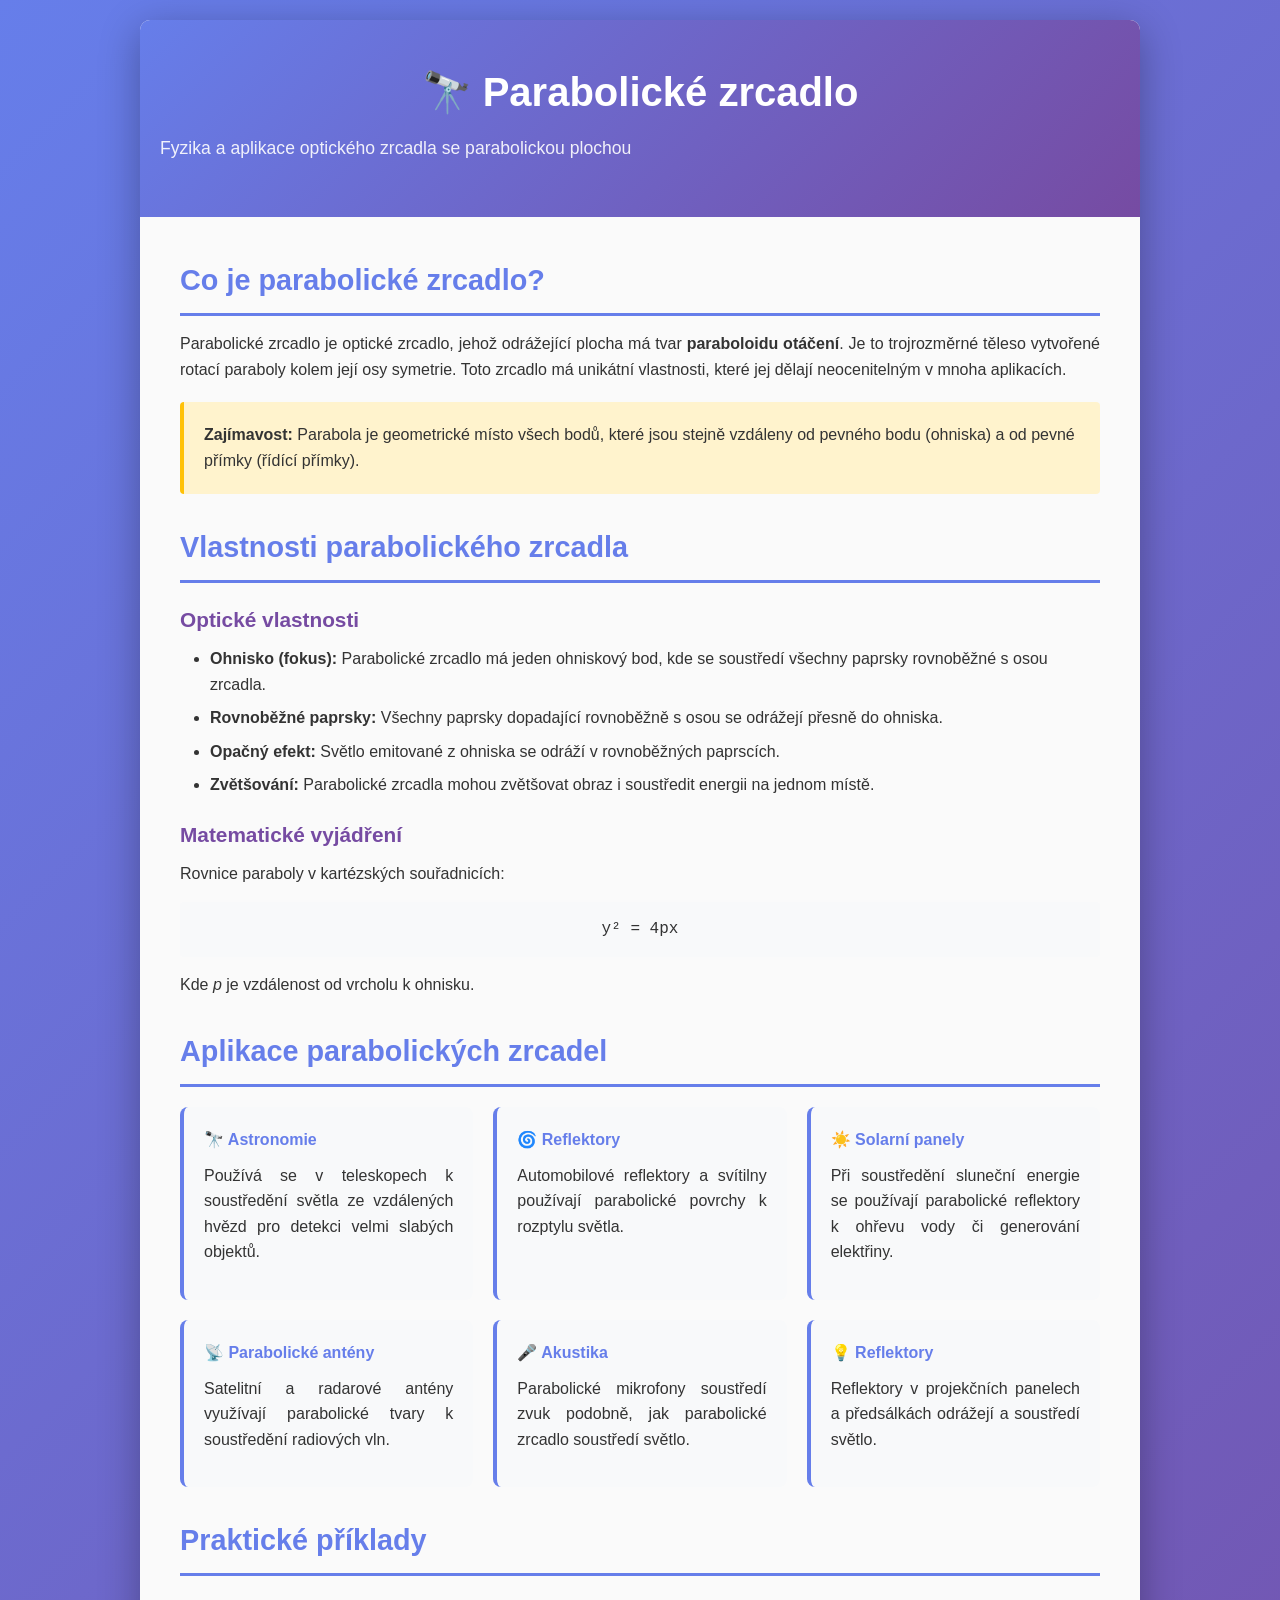
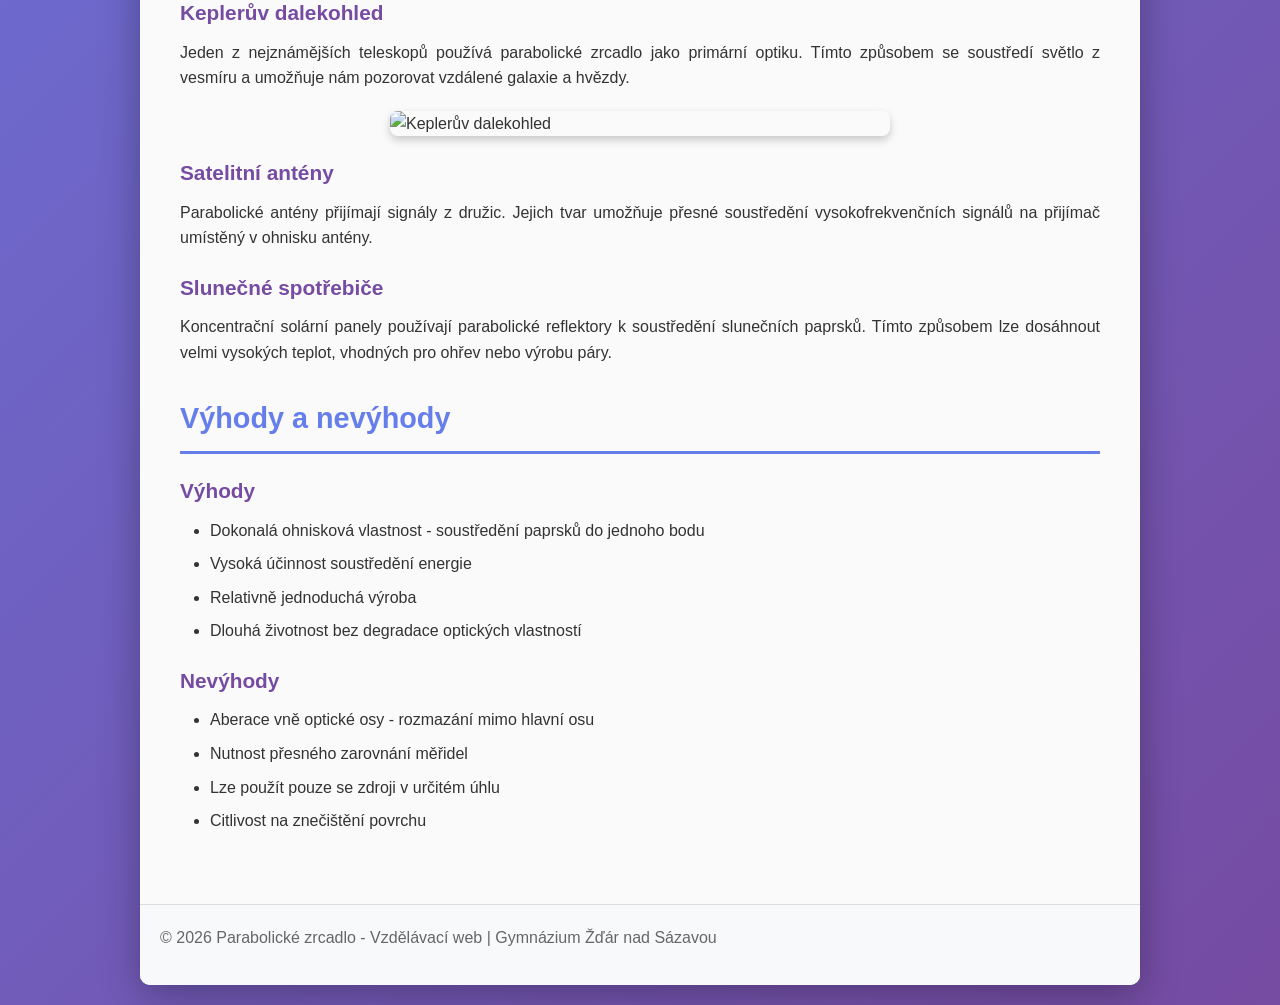
==== index.html @ 0b8896cc "změna barvy na světle šedou" ====
<!DOCTYPE html>
<html lang="cs">
    <head>
        <meta charset="UTF-8">
        <meta name="viewport" content="width=device-width, initial-scale=1.0">
        <title>Parabolické zrcadlo</title>
        <style>
            * {
                margin: 0;
                padding: 0;
                box-sizing: border-box;
            }
            
            body {
                font-family: 'Segoe UI', Tahoma, Geneva, Verdana, sans-serif;
                line-height: 1.6;
                color: #333;
                background: linear-gradient(135deg, #667eea 0%, #764ba2 100%);
                min-height: 100vh;
                padding: 20px;
            }
            
            .container {
                max-width: 1000px;
                margin: 0 auto;
                background: #fafafa;
                border-radius: 10px;
                box-shadow: 0 10px 40px rgba(0, 0, 0, 0.3);
                overflow: hidden;
            }
            
            header {
                background: linear-gradient(135deg, #667eea 0%, #764ba2 100%);
                color: white;
                padding: 40px 20px;
                text-align: center;
            }
            
            header h1 {
                font-size: 2.5em;
                margin-bottom: 10px;
            }
            
            header p {
                font-size: 1.1em;
                opacity: 0.9;
            }
            
            main {
                padding: 40px;
            }
            
            section {
                margin-bottom: 30px;
            }
            
            h2 {
                color: #667eea;
                font-size: 1.8em;
                margin-bottom: 15px;
                border-bottom: 3px solid #667eea;
                padding-bottom: 10px;
            }
            
            h3 {
                color: #764ba2;
                font-size: 1.3em;
                margin-top: 20px;
                margin-bottom: 10px;
            }
            
            p {
                margin-bottom: 15px;
                text-align: justify;
            }
            
            ul {
                margin-left: 30px;
                margin-bottom: 15px;
            }
            
            li {
                margin-bottom: 8px;
            }
            
            .highlight {
                background-color: #fff3cd;
                padding: 20px;
                border-left: 4px solid #ffc107;
                margin: 20px 0;
                border-radius: 4px;
            }
            
            .formula {
                background-color: #f8f9fa;
                padding: 15px;
                border-radius: 4px;
                font-family: 'Courier New', monospace;
                margin: 15px 0;
                text-align: center;
            }
            
            footer {
                background: #f8f9fa;
                padding: 20px;
                text-align: center;
                color: #666;
                border-top: 1px solid #ddd;
            }
            
            .info-box {
                display: grid;
                grid-template-columns: repeat(auto-fit, minmax(250px, 1fr));
                gap: 20px;
                margin: 20px 0;
            }
            
            .card {
                background: #f8f9fa;
                padding: 20px;
                border-radius: 8px;
                border-left: 4px solid #667eea;
            }
            
            .card h4 {
                color: #667eea;
                margin-bottom: 10px;
            }
            
            .section-image {
                max-width: 100%;
                width: 500px;
                height: auto;
                margin: 20px auto;
                display: block;
                border-radius: 8px;
                box-shadow: 0 4px 8px rgba(0, 0, 0, 0.2);
            }
        </style>
    </head>
    <body>
        <div class="container">
            <header>
                <h1>🔭 Parabolické zrcadlo</h1>
                <p>Fyzika a aplikace optického zrcadla se parabolickou plochou</p>
            </header>
            
            <main>
                <section>
                    <h2>Co je parabolické zrcadlo?</h2>
                    <p>Parabolické zrcadlo je optické zrcadlo, jehož odrážející plocha má tvar <strong>paraboloidu otáčení</strong>. Je to trojrozměrné těleso vytvořené rotací paraboly kolem její osy symetrie. Toto zrcadlo má unikátní vlastnosti, které jej dělají neocenitelným v mnoha aplikacích.</p>
                    <div class="highlight">
                        <strong>Zajímavost:</strong> Parabola je geometrické místo všech bodů, které jsou stejně vzdáleny od pevného bodu (ohniska) a od pevné přímky (řídící přímky).
                    </div>
                </section>
                
                <section>
                    <h2>Vlastnosti parabolického zrcadla</h2>
                    <h3>Optické vlastnosti</h3>
                    <ul>
                        <li><strong>Ohnisko (fokus):</strong> Parabolické zrcadlo má jeden ohniskový bod, kde se soustředí všechny paprsky rovnoběžné s osou zrcadla.</li>
                        <li><strong>Rovnoběžné paprsky:</strong> Všechny paprsky dopadající rovnoběžně s osou se odrážejí přesně do ohniska.</li>
                        <li><strong>Opačný efekt:</strong> Světlo emitované z ohniska se odráží v rovnoběžných paprscích.</li>
                        <li><strong>Zvětšování:</strong> Parabolické zrcadla mohou zvětšovat obraz i soustředit energii na jednom místě.</li>
                    </ul>
                    
                    <h3>Matematické vyjádření</h3>
                    <p>Rovnice paraboly v kartézských souřadnicích:</p>
                    <div class="formula">
                        y² = 4px
                    </div>
                    <p>Kde <em>p</em> je vzdálenost od vrcholu k ohnisku.</p>
                </section>
                
                <section>
                    <h2>Aplikace parabolických zrcadel</h2>
                    <div class="info-box">
                        <div class="card">
                            <h4>🔭 Astronomie</h4>
                            <p>Používá se v teleskopech k soustředění světla ze vzdálených hvězd pro detekci velmi slabých objektů.</p>
                        </div>
                        <div class="card">
                            <h4>🌀 Reflektory</h4>
                            <p>Automobilové reflektory a svítilny používají parabolické povrchy k rozptylu světla.</p>
                        </div>
                        <div class="card">
                            <h4>☀️ Solarní panely</h4>
                            <p>Při soustředění sluneční energie se používají parabolické reflektory k ohřevu vody či generování elektřiny.</p>
                        </div>
                        <div class="card">
                            <h4>📡 Parabolické antény</h4>
                            <p>Satelitní a radarové antény využívají parabolické tvary k soustředění radiových vln.</p>
                        </div>
                        <div class="card">
                            <h4>🎤 Akustika</h4>
                            <p>Parabolické mikrofony soustředí zvuk podobně, jak parabolické zrcadlo soustředí světlo.</p>
                        </div>
                        <div class="card">
                            <h4>💡 Reflektory</h4>
                            <p>Reflektory v projekčních panelech a předsálkách odrážejí a soustředí světlo.</p>
                        </div>
                    </div>
                </section>
                
                <section>
                    <h2>Praktické příklady</h2>
                    <h3>Keplerův dalekohled</h3>
                    <p>Jeden z nejznámějších teleskopů používá parabolické zrcadlo jako primární optiku. Tímto způsobem se soustředí světlo z vesmíru a umožňuje nám pozorovat vzdálené galaxie a hvězdy.</p>
                    <img src="https://upload.wikimedia.org/wikipedia/commons/thumb/e/e9/Kepler_Telescope.jpg/640px-Kepler_Telescope.jpg" alt="Keplerův dalekohled" class="section-image">
                    
                    <h3>Satelitní antény</h3>
                    <p>Parabolické antény přijímají signály z družic. Jejich tvar umožňuje přesné soustředění vysokofrekvenčních signálů na přijímač umístěný v ohnisku antény.</p>
                    
                    <h3>Slunečné spotřebiče</h3>
                    <p>Koncentrační solární panely používají parabolické reflektory k soustředění slunečních paprsků. Tímto způsobem lze dosáhnout velmi vysokých teplot, vhodných pro ohřev nebo výrobu páry.</p>
                </section>
                
                <section>
                    <h2>Výhody a nevýhody</h2>
                    <h3>Výhody</h3>
                    <ul>
                        <li>Dokonalá ohnisková vlastnost - soustředění paprsků do jednoho bodu</li>
                        <li>Vysoká účinnost soustředění energie</li>
                        <li>Relativně jednoduchá výroba</li>
                        <li>Dlouhá životnost bez degradace optických vlastností</li>
                    </ul>
                    
                    <h3>Nevýhody</h3>
                    <ul>
                        <li>Aberace vně optické osy - rozmazání mimo hlavní osu</li>
                        <li>Nutnost přesného zarovnání měřidel</li>
                        <li>Lze použít pouze se zdroji v určitém úhlu</li>
                        <li>Citlivost na znečištění povrchu</li>
                    </ul>
                </section>
            </main>
            
            <footer>
                <p>&copy; 2026 Parabolické zrcadlo - Vzdělávací web | Gymnázium Žďár nad Sázavou</p>
            </footer>
        </div>
    </body>
</html>
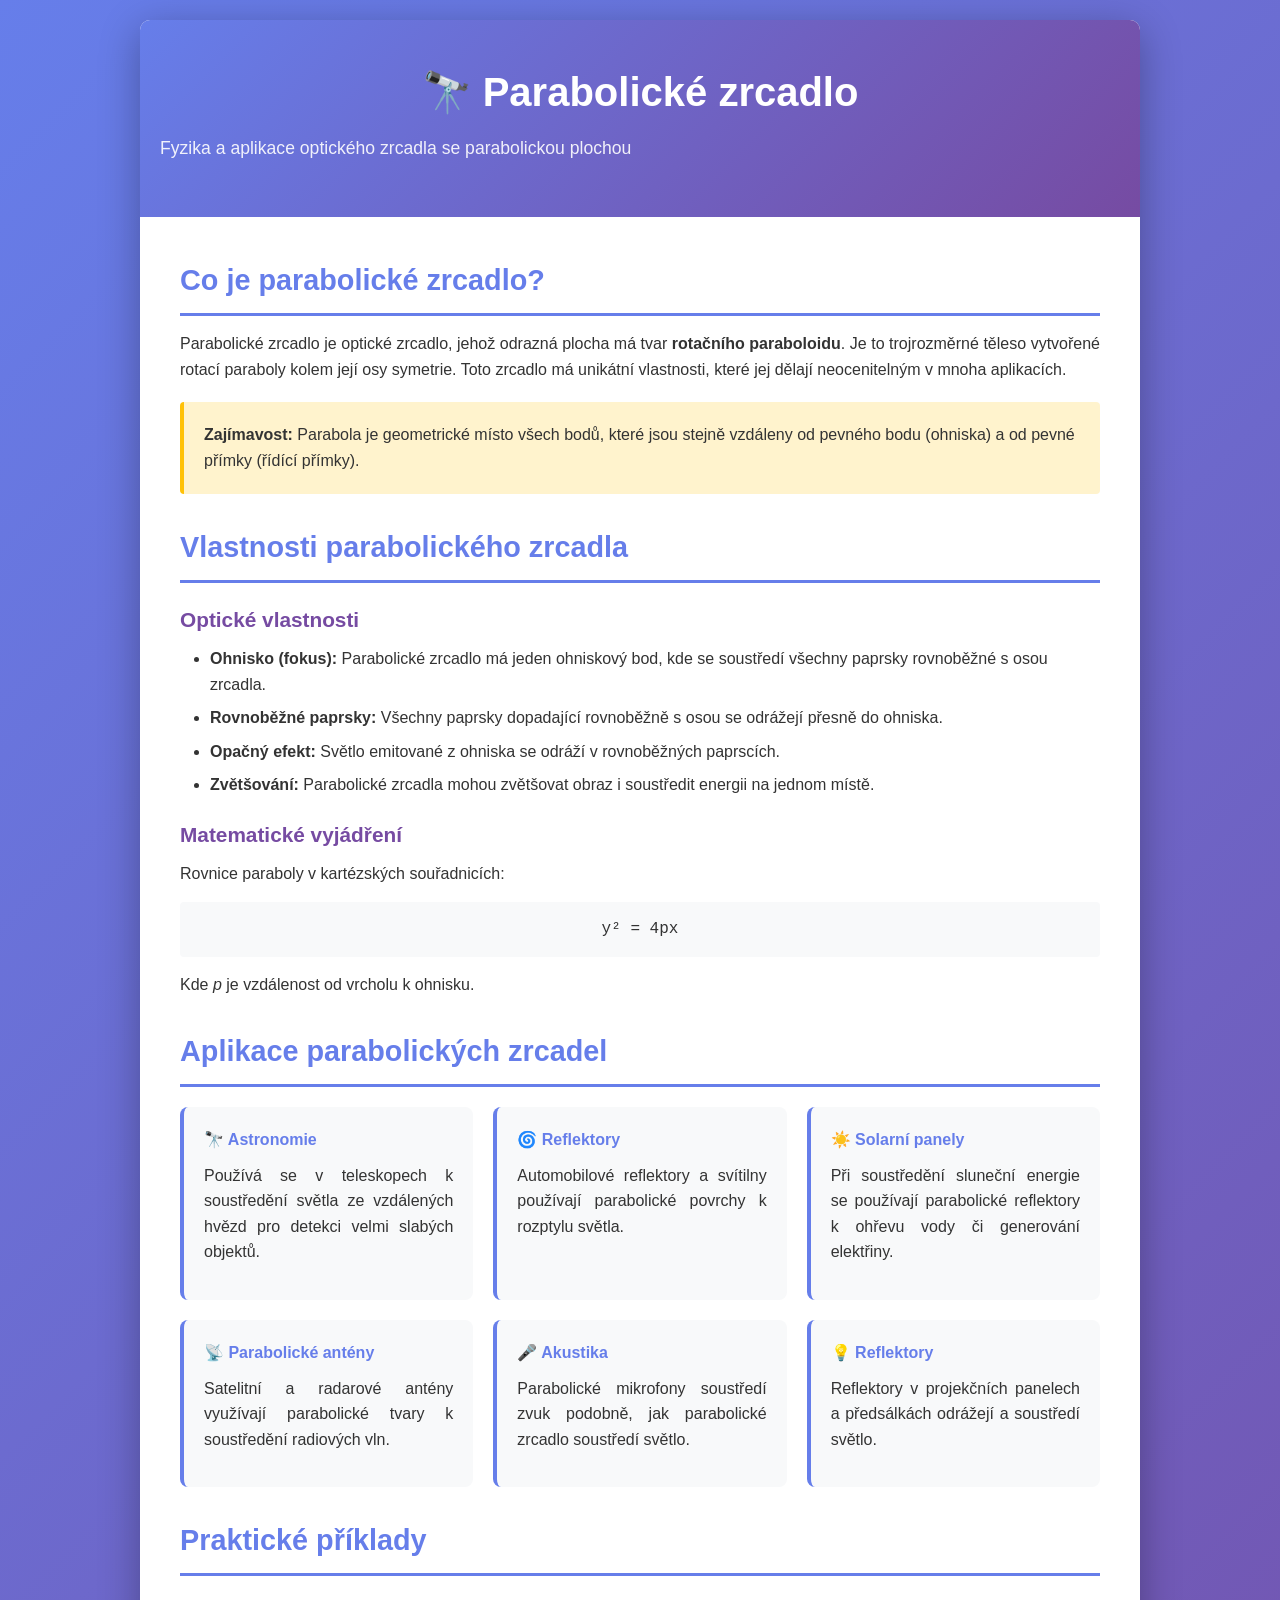
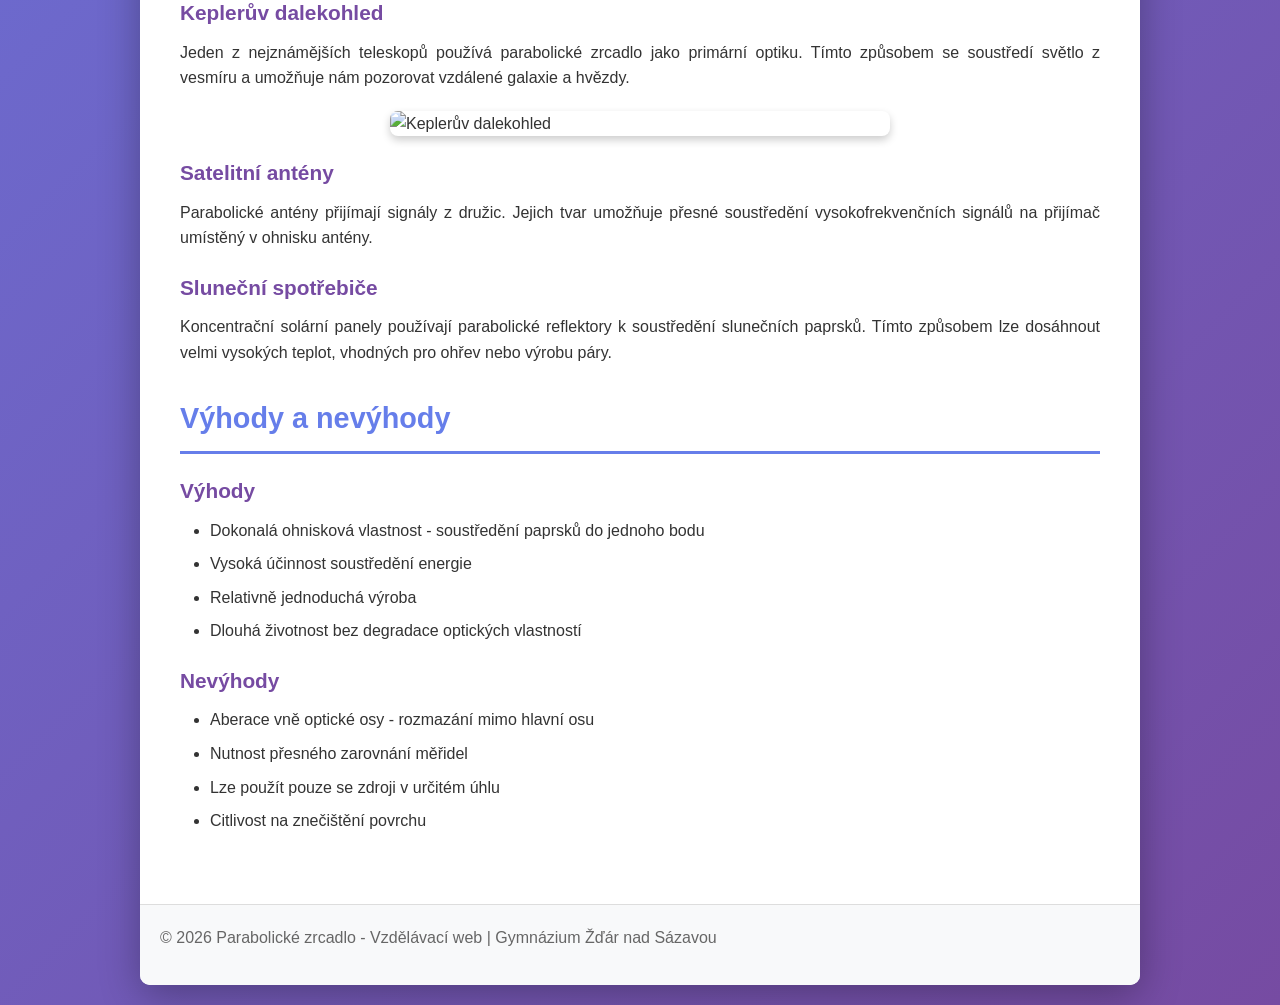
==== commit 75dae42a: "drobné změny v textu" ====
--- a/index.html
+++ b/index.html
@@ -23,7 +23,7 @@
             .container {
                 max-width: 1000px;
                 margin: 0 auto;
-                background: #fafafa;
+                background: #ffffff;
                 border-radius: 10px;
                 box-shadow: 0 10px 40px rgba(0, 0, 0, 0.3);
                 overflow: hidden;
@@ -148,7 +148,7 @@
             <main>
                 <section>
                     <h2>Co je parabolické zrcadlo?</h2>
-                    <p>Parabolické zrcadlo je optické zrcadlo, jehož odrážející plocha má tvar <strong>paraboloidu otáčení</strong>. Je to trojrozměrné těleso vytvořené rotací paraboly kolem její osy symetrie. Toto zrcadlo má unikátní vlastnosti, které jej dělají neocenitelným v mnoha aplikacích.</p>
+                    <p>Parabolické zrcadlo je optické zrcadlo, jehož odrazná plocha má tvar <strong>rotačního paraboloidu</strong>. Je to trojrozměrné těleso vytvořené rotací paraboly kolem její osy symetrie. Toto zrcadlo má unikátní vlastnosti, které jej dělají neocenitelným v mnoha aplikacích.</p>
                     <div class="highlight">
                         <strong>Zajímavost:</strong> Parabola je geometrické místo všech bodů, které jsou stejně vzdáleny od pevného bodu (ohniska) a od pevné přímky (řídící přímky).
                     </div>
@@ -211,7 +211,7 @@
                     <h3>Satelitní antény</h3>
                     <p>Parabolické antény přijímají signály z družic. Jejich tvar umožňuje přesné soustředění vysokofrekvenčních signálů na přijímač umístěný v ohnisku antény.</p>
                     
-                    <h3>Slunečné spotřebiče</h3>
+                    <h3>Sluneční spotřebiče</h3>
                     <p>Koncentrační solární panely používají parabolické reflektory k soustředění slunečních paprsků. Tímto způsobem lze dosáhnout velmi vysokých teplot, vhodných pro ohřev nebo výrobu páry.</p>
                 </section>
                 
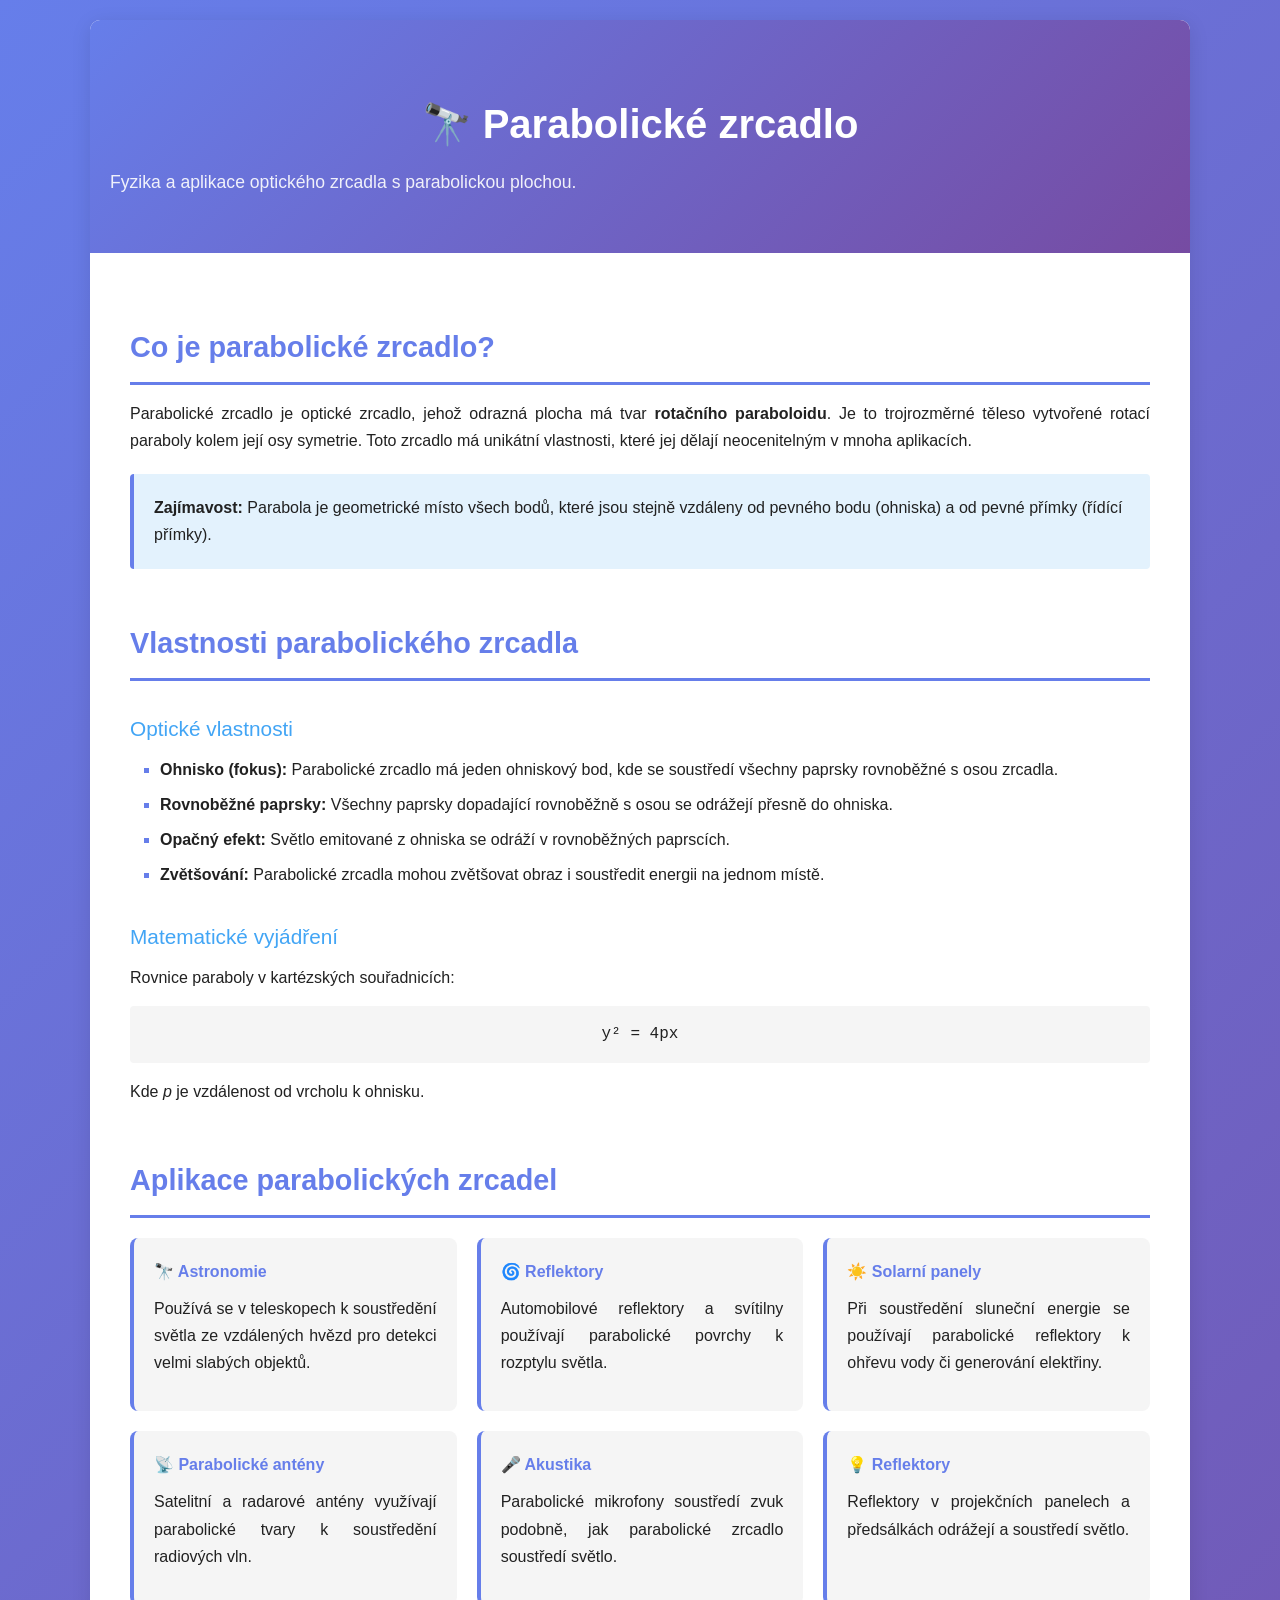
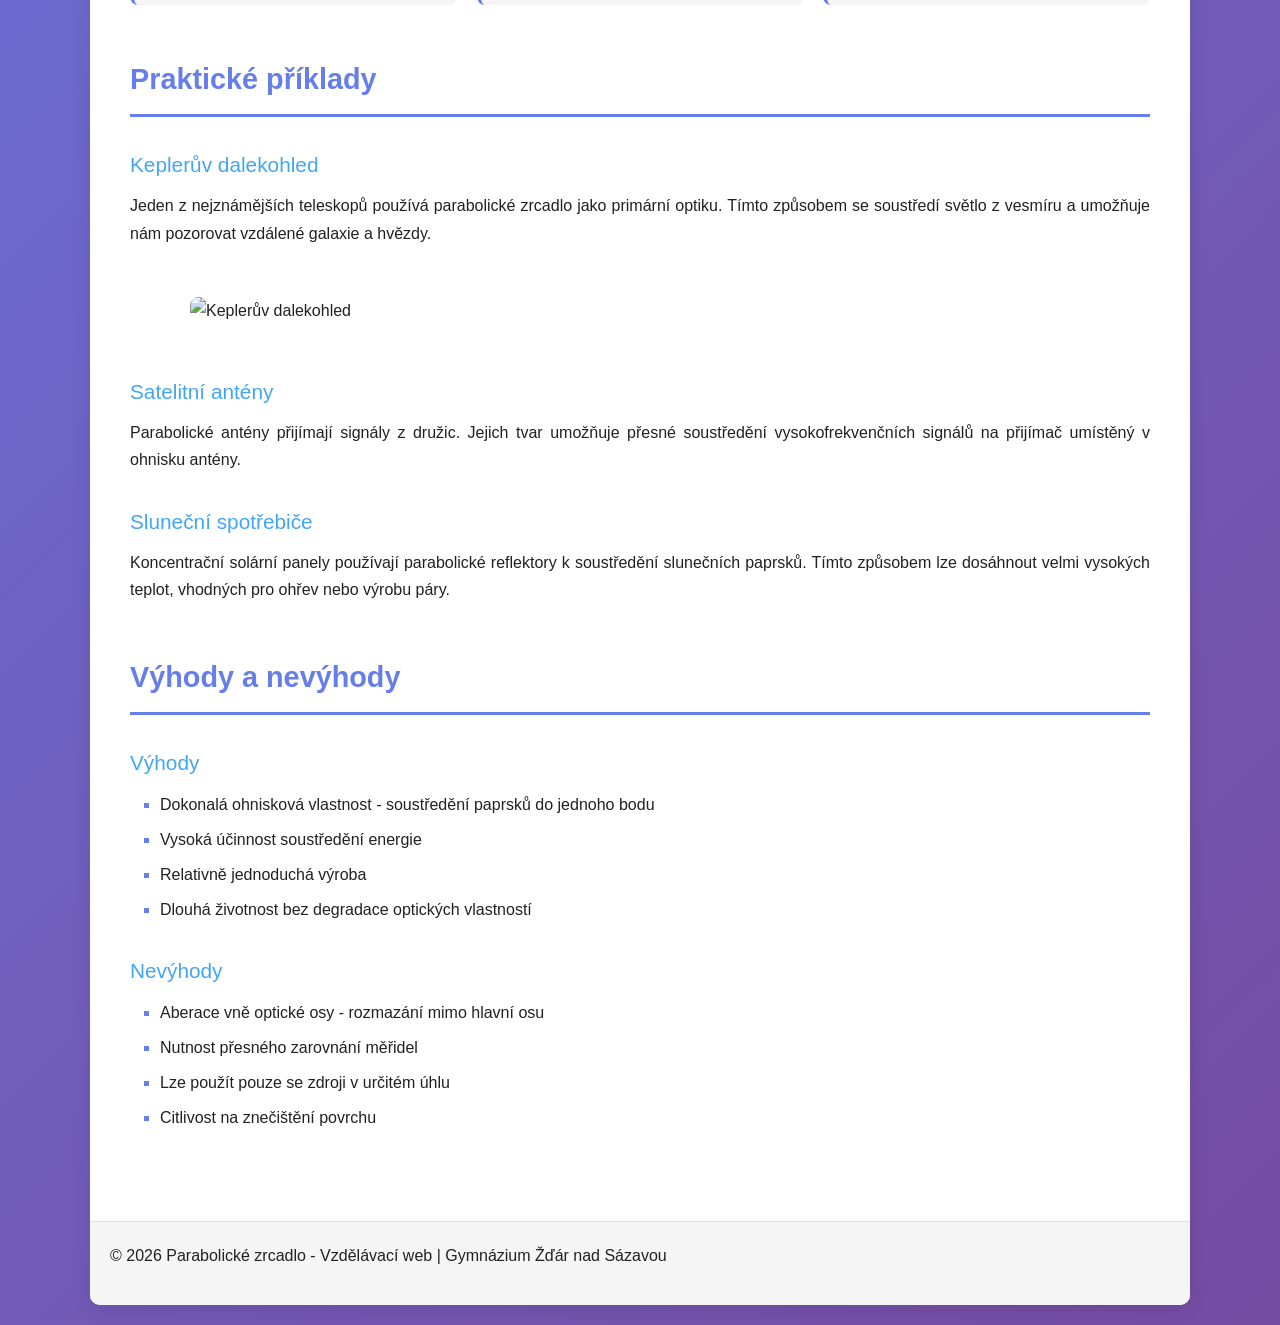
==== commit 867d1568: "oprava textu" ====
--- a/index.html
+++ b/index.html
@@ -4,145 +4,13 @@
         <meta charset="UTF-8">
         <meta name="viewport" content="width=device-width, initial-scale=1.0">
         <title>Parabolické zrcadlo</title>
-        <style>
-            * {
-                margin: 0;
-                padding: 0;
-                box-sizing: border-box;
-            }
-            
-            body {
-                font-family: 'Segoe UI', Tahoma, Geneva, Verdana, sans-serif;
-                line-height: 1.6;
-                color: #333;
-                background: linear-gradient(135deg, #667eea 0%, #764ba2 100%);
-                min-height: 100vh;
-                padding: 20px;
-            }
-            
-            .container {
-                max-width: 1000px;
-                margin: 0 auto;
-                background: #ffffff;
-                border-radius: 10px;
-                box-shadow: 0 10px 40px rgba(0, 0, 0, 0.3);
-                overflow: hidden;
-            }
-            
-            header {
-                background: linear-gradient(135deg, #667eea 0%, #764ba2 100%);
-                color: white;
-                padding: 40px 20px;
-                text-align: center;
-            }
-            
-            header h1 {
-                font-size: 2.5em;
-                margin-bottom: 10px;
-            }
-            
-            header p {
-                font-size: 1.1em;
-                opacity: 0.9;
-            }
-            
-            main {
-                padding: 40px;
-            }
-            
-            section {
-                margin-bottom: 30px;
-            }
-            
-            h2 {
-                color: #667eea;
-                font-size: 1.8em;
-                margin-bottom: 15px;
-                border-bottom: 3px solid #667eea;
-                padding-bottom: 10px;
-            }
-            
-            h3 {
-                color: #764ba2;
-                font-size: 1.3em;
-                margin-top: 20px;
-                margin-bottom: 10px;
-            }
-            
-            p {
-                margin-bottom: 15px;
-                text-align: justify;
-            }
-            
-            ul {
-                margin-left: 30px;
-                margin-bottom: 15px;
-            }
-            
-            li {
-                margin-bottom: 8px;
-            }
-            
-            .highlight {
-                background-color: #fff3cd;
-                padding: 20px;
-                border-left: 4px solid #ffc107;
-                margin: 20px 0;
-                border-radius: 4px;
-            }
-            
-            .formula {
-                background-color: #f8f9fa;
-                padding: 15px;
-                border-radius: 4px;
-                font-family: 'Courier New', monospace;
-                margin: 15px 0;
-                text-align: center;
-            }
-            
-            footer {
-                background: #f8f9fa;
-                padding: 20px;
-                text-align: center;
-                color: #666;
-                border-top: 1px solid #ddd;
-            }
-            
-            .info-box {
-                display: grid;
-                grid-template-columns: repeat(auto-fit, minmax(250px, 1fr));
-                gap: 20px;
-                margin: 20px 0;
-            }
-            
-            .card {
-                background: #f8f9fa;
-                padding: 20px;
-                border-radius: 8px;
-                border-left: 4px solid #667eea;
-            }
-            
-            .card h4 {
-                color: #667eea;
-                margin-bottom: 10px;
-            }
-            
-            .section-image {
-                max-width: 100%;
-                width: 500px;
-                height: auto;
-                margin: 20px auto;
-                display: block;
-                border-radius: 8px;
-                box-shadow: 0 4px 8px rgba(0, 0, 0, 0.2);
-            }
-        </style>
+        <link rel="stylesheet" href="styles.css">
     </head>
     <body>
         <div class="container">
             <header>
                 <h1>🔭 Parabolické zrcadlo</h1>
-                <p>Fyzika a aplikace optického zrcadla se parabolickou plochou</p>
+                <p>Fyzika a aplikace optického zrcadla s parabolickou plochou.</p>
             </header>
             
             <main>
@@ -206,7 +74,7 @@
                     <h2>Praktické příklady</h2>
                     <h3>Keplerův dalekohled</h3>
                     <p>Jeden z nejznámějších teleskopů používá parabolické zrcadlo jako primární optiku. Tímto způsobem se soustředí světlo z vesmíru a umožňuje nám pozorovat vzdálené galaxie a hvězdy.</p>
-                    <img src="https://upload.wikimedia.org/wikipedia/commons/thumb/e/e9/Kepler_Telescope.jpg/640px-Kepler_Telescope.jpg" alt="Keplerův dalekohled" class="section-image">
+                    <img src="https://upload.wikimedia.org/wikipedia/commons/f/f7/Kepler_Space_Telescope.jpg" alt="Keplerův dalekohled" class="section-image">
                     
                     <h3>Satelitní antény</h3>
                     <p>Parabolické antény přijímají signály z družic. Jejich tvar umožňuje přesné soustředění vysokofrekvenčních signálů na přijímač umístěný v ohnisku antény.</p>
--- a/styles.css
+++ b/styles.css
@@ -0,0 +1,242 @@
+* {
+    margin: 0;
+    padding: 0;
+    box-sizing: border-box;
+}
+
+:root {
+    --primary: #667eea;
+    --secondary: #764ba2;
+    --terciar: #42A5F5;
+    --accent: #E3F2FD;
+    --text: #212121;
+    --light-bg: #F5F5F5;
+    --border: #E0E0E0;
+}
+
+body {
+    font-family: 'Segoe UI', Tahoma, Geneva, Verdana, sans-serif;
+    font-weight: 400;
+    line-height: 1.7;
+    color: var(--text);
+    background: linear-gradient(135deg, var(--primary) 0%, var(--secondary) 100%);
+    min-height: 100vh;
+    padding: 20px;
+}
+
+.container {
+    max-width: 1100px;
+    margin: 0 auto;
+    background: white;
+    border-radius: 10px;
+    box-shadow: 0 4px 20px rgba(0, 0, 0, 0.1);
+    overflow: hidden;
+}
+
+header {
+    background: linear-gradient(135deg, var(--primary) 0%, var(--secondary) 100%);
+    color: white;
+    padding: 40px 20px;
+    text-align: center;
+}
+
+header h1 {
+    font-size: 2.5em;
+    font-weight: 700;
+    margin-bottom: 10px;
+    margin-top: 30px;
+}
+
+header p {
+    font-size: 1.1em;
+    opacity: 0.9;
+}
+
+main {
+    padding: 40px;
+}
+
+section {
+    margin-bottom: 50px;
+}
+
+h2 {
+    color: var(--primary);
+    font-size: 1.8em;
+    font-weight: 600;
+    margin-bottom: 15px;
+    margin-top: 30px;
+    border-bottom: 3px solid var(--primary);
+    padding-bottom: 10px;
+}
+
+h3 {
+    color: var(--terciar);
+    font-size: 1.3em;
+    font-weight: 500;
+    margin-top: 30px;
+    margin-bottom: 10px;
+}
+
+p {
+    margin-bottom: 15px;
+    text-align: justify;
+}
+
+ul {
+    margin-left: 30px;
+    margin-bottom: 15px;
+    list-style-type: square;
+}
+
+li {
+    margin-bottom: 8px;
+}
+
+::marker {
+  color: var(--primary);
+}
+
+.highlight {
+    background-color: var(--accent)/*#E3F2FD*/;
+    padding: 20px;
+    border-left: 4px solid var(--primary);
+    margin: 20px 0;
+    border-radius: 4px;
+}
+
+.formula {
+    background-color: var(--light-bg);
+    padding: 15px;
+    border-radius: 4px;
+    font-family: 'Courier New', monospace;
+    margin: 15px 0;
+    text-align: center;
+}
+
+footer {
+    background: var(--light-bg);
+    padding: 20px;
+    text-align: center;
+    color: var(--text);
+    border-top: 1px solid var(--border);
+}
+
+.info-box {
+    display: grid;
+    grid-template-columns: repeat(auto-fit, minmax(250px, 1fr));
+    gap: 20px;
+    margin: 20px 0;
+}
+
+.card {
+    background: var(--light-bg);
+    padding: 20px;
+    border-radius: 8px;
+    border-left: 4px solid var(--primary);
+}
+
+.card h4 {
+    color: var(--primary);
+    margin-bottom: 10px;
+}
+
+.section-image {
+    max-width: 100%;
+    width: 900px;
+    height: auto;
+    margin: 50px auto;
+    display: block;
+    border-radius: 8px;
+}
+
+.gallery {
+    display: grid;
+    grid-template-columns: repeat(auto-fit, minmax(200px, 1fr));
+    gap: 10px;
+    margin: 30px 0;
+}
+.gallery img {
+    width: 100%;
+    height: auto;
+    object-fit: cover;
+    border-radius: 8px;
+}
+
+.vzorec {
+    text-align: center;
+    overflow-x: scroll;
+}
+
+a {
+    color: var(--primary);
+    text-decoration: none;
+    transition: opacity 0.3s ease;
+}
+a:hover {
+    color: var(--primary);
+    text-decoration: underline;
+    opacity: 1;
+}
+
+/* Media Queries for Responsiveness */
+@media (max-width: 1024px) {
+    .container {
+        max-width: 95%;
+    }
+    .section-image {
+        width: 100%;
+    }
+}
+
+@media (max-width: 768px) {
+    body {
+        padding: 10px;
+    }
+    header {
+        padding: 20px 10px;
+    }
+    header h1 {
+        font-size: 2em;
+    }
+    header p {
+        font-size: 1em;
+    }
+    main {
+        padding: 20px;
+    }
+    h2 {
+        font-size: 1.5em;
+        margin-top: 20px;
+    }
+    h3 {
+        font-size: 1.2em;
+        margin-top: 20px;
+    }
+    .section-image {
+        margin: 20px 0;
+    }
+    .gallery {
+        grid-template-columns: repeat(auto-fit, minmax(150px, 1fr));
+        gap: 5px;
+        margin: 20px 0;
+    }
+    ul {
+        margin-left: 20px;
+    }
+    .highlight, .formula {
+        padding: 15px;
+    }
+}
+
+@media (max-width: 480px) {
+    header h1 {
+        font-size: 1.8em;
+    }
+    h2 {
+        font-size: 1.3em;
+    }
+    .gallery {
+        grid-template-columns: 1fr;
+    }
+}
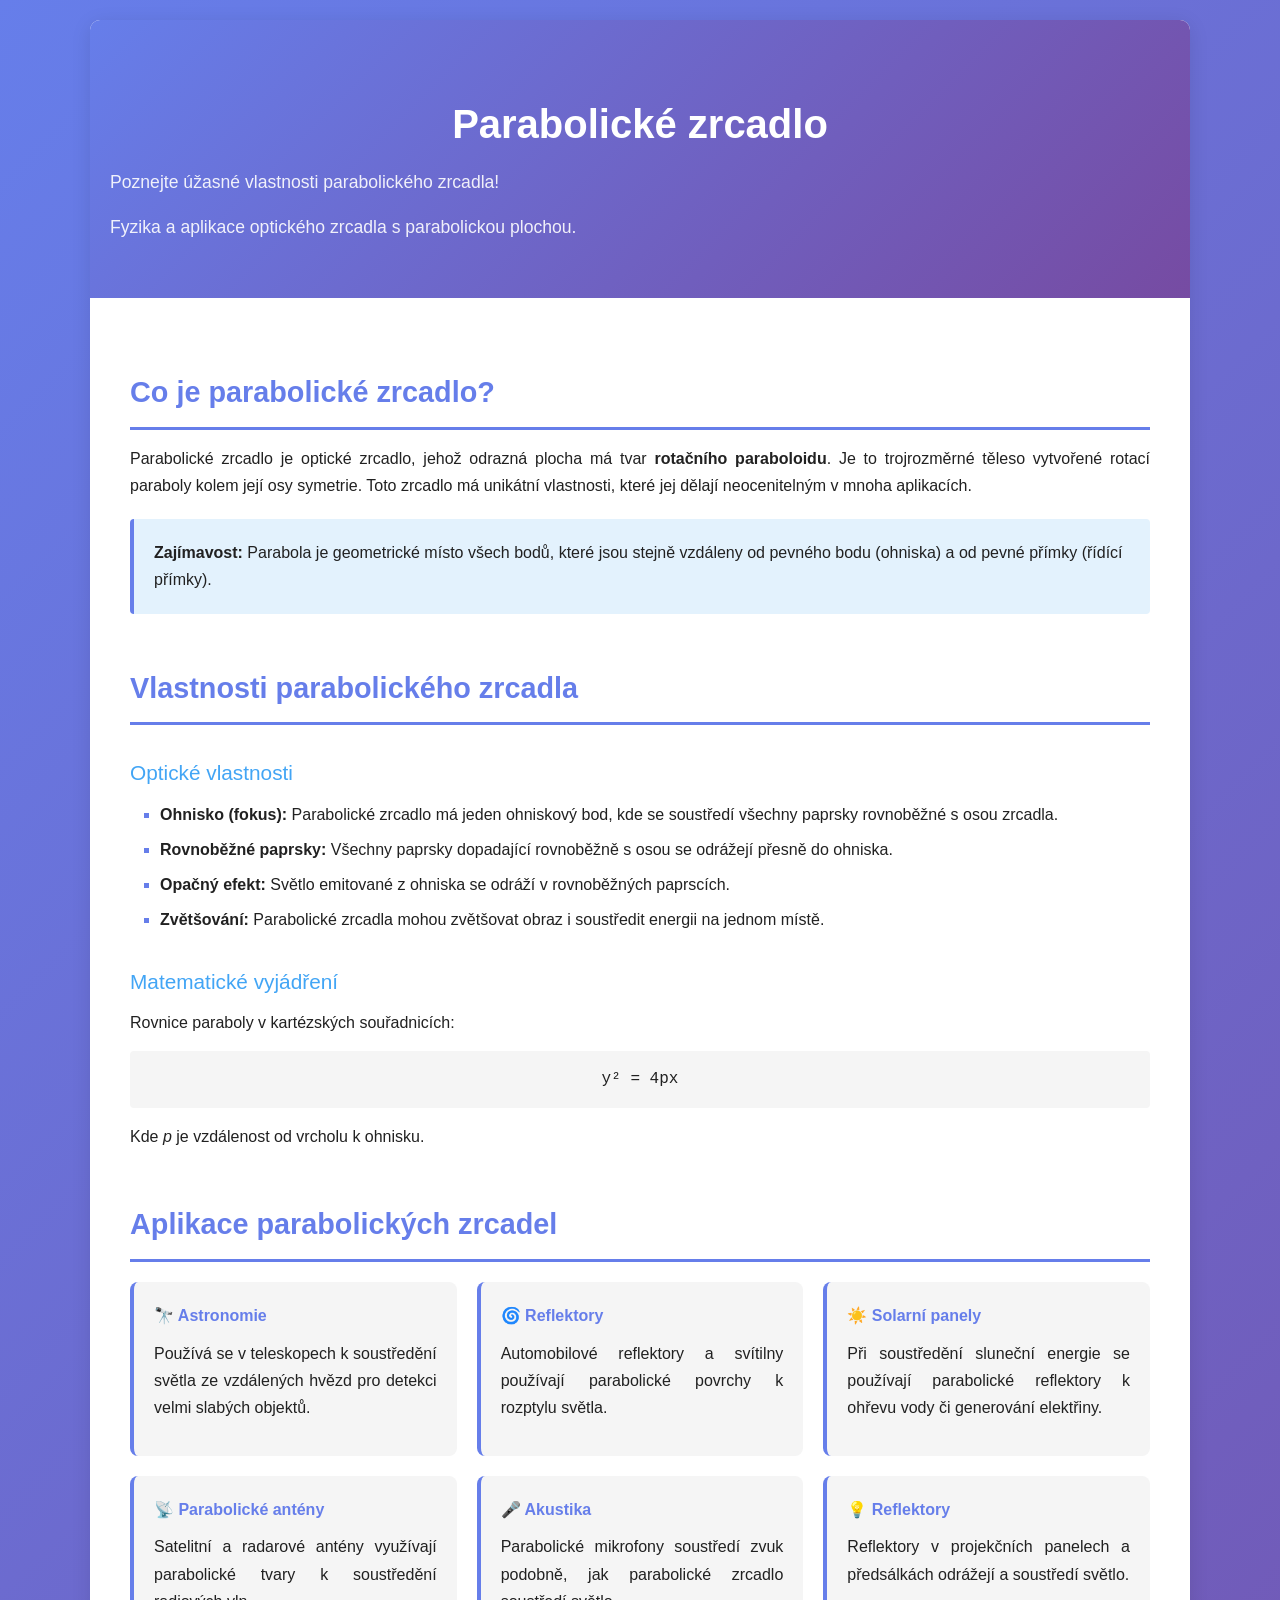
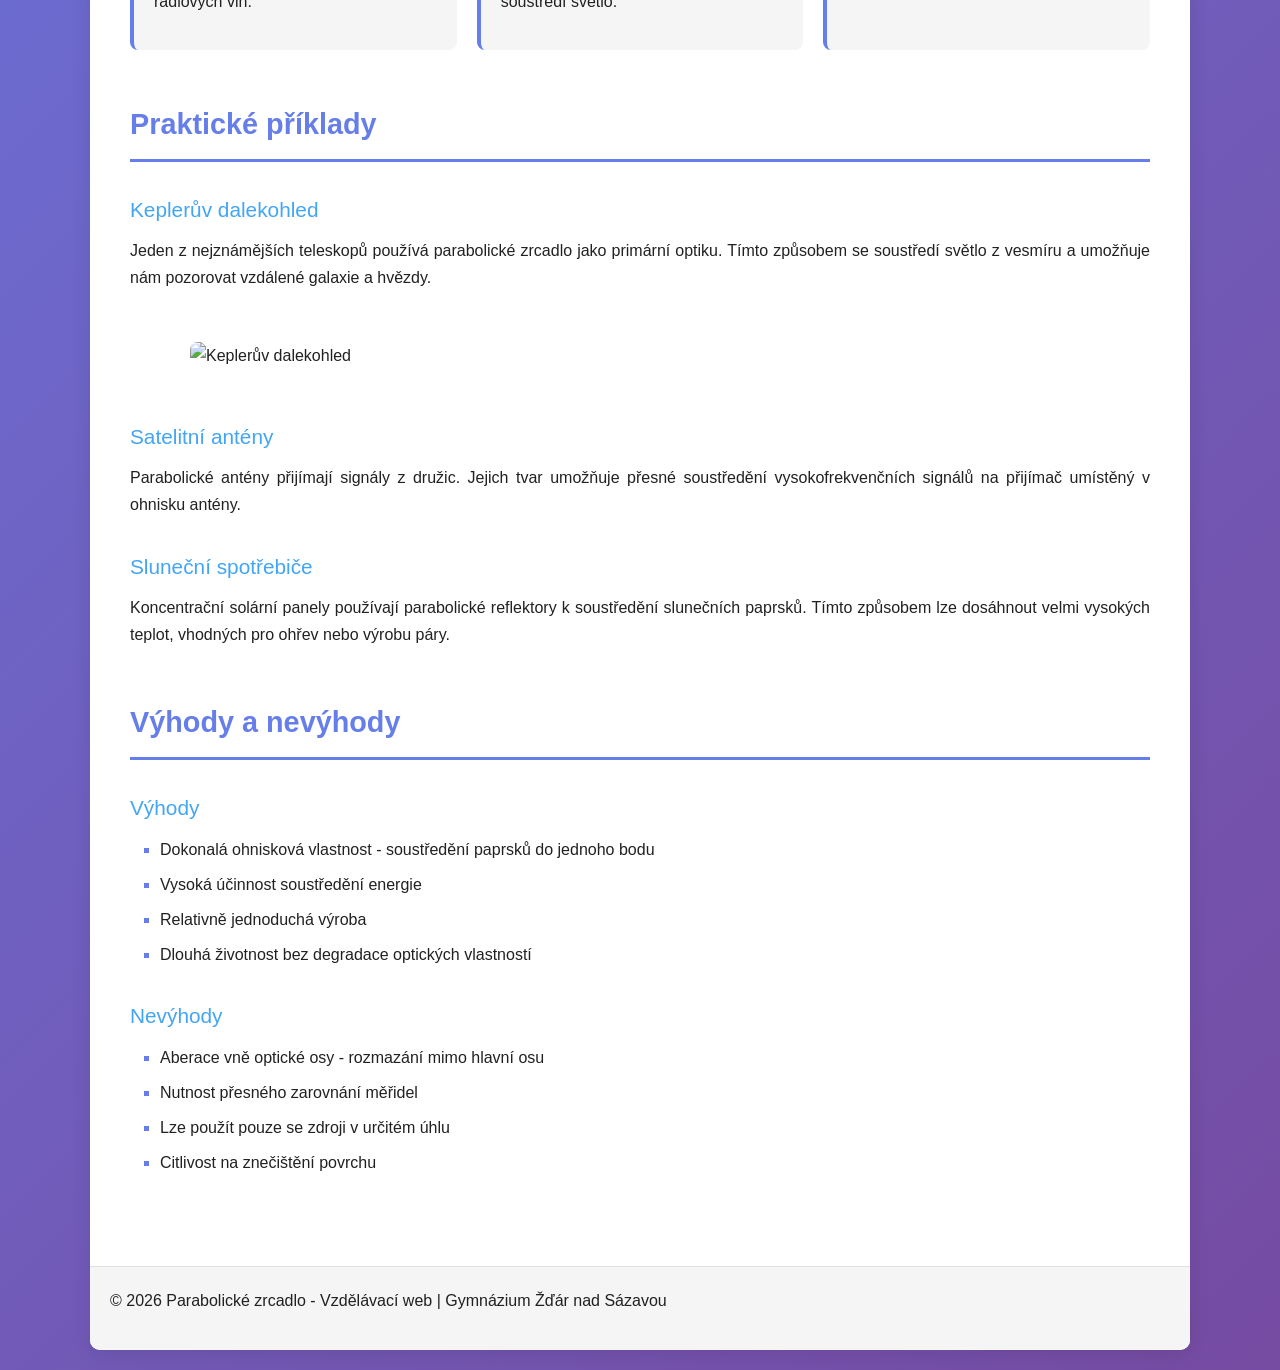
==== commit 67dc1f7a: "odstraněn emotikon z nadpisu, nová odstavec pod nadpisem – ZDE ZAČÍNÁ DOMÁCÍ ÚKOL" ====
--- a/index.html
+++ b/index.html
@@ -9,7 +9,8 @@
     <body>
         <div class="container">
             <header>
-                <h1>🔭 Parabolické zrcadlo</h1>
+                <h1>Parabolické zrcadlo</h1>
+                <p>Poznejte úžasné vlastnosti parabolického zrcadla!</p>
                 <p>Fyzika a aplikace optického zrcadla s parabolickou plochou.</p>
             </header>
             
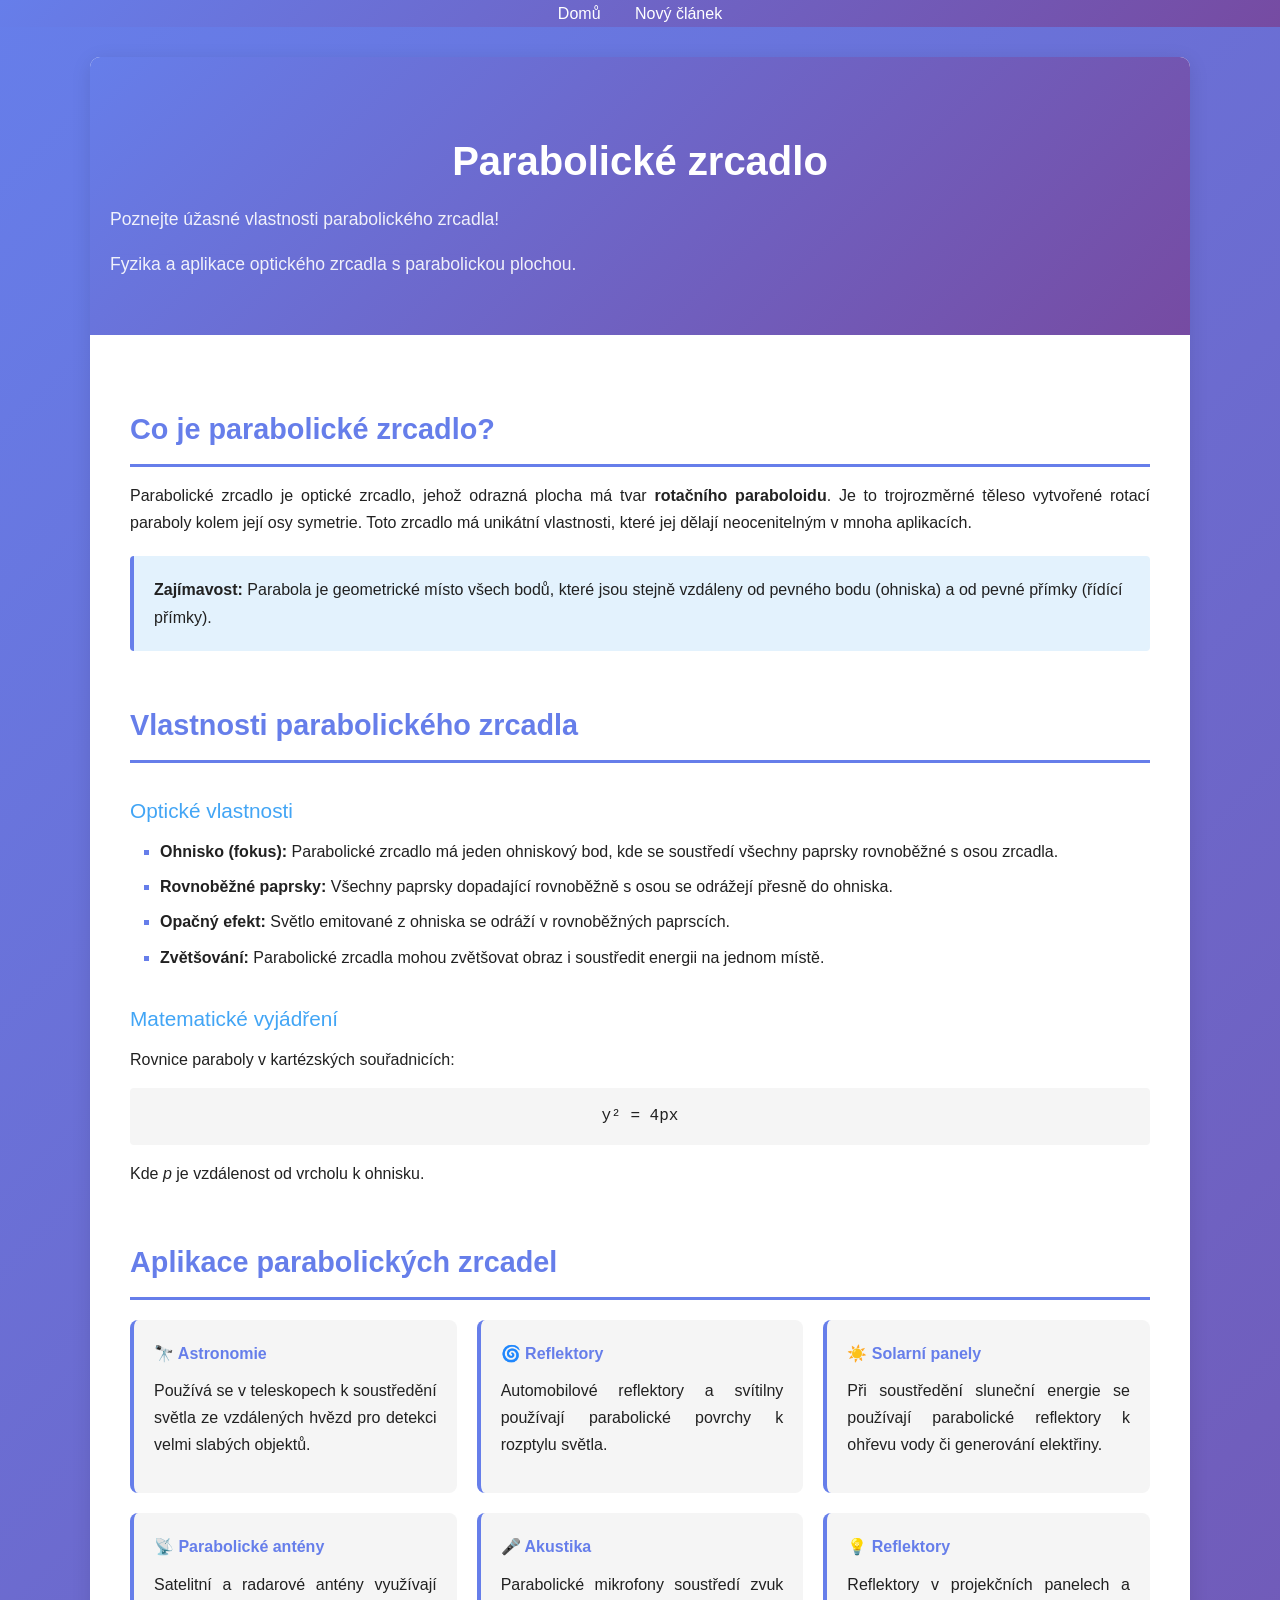
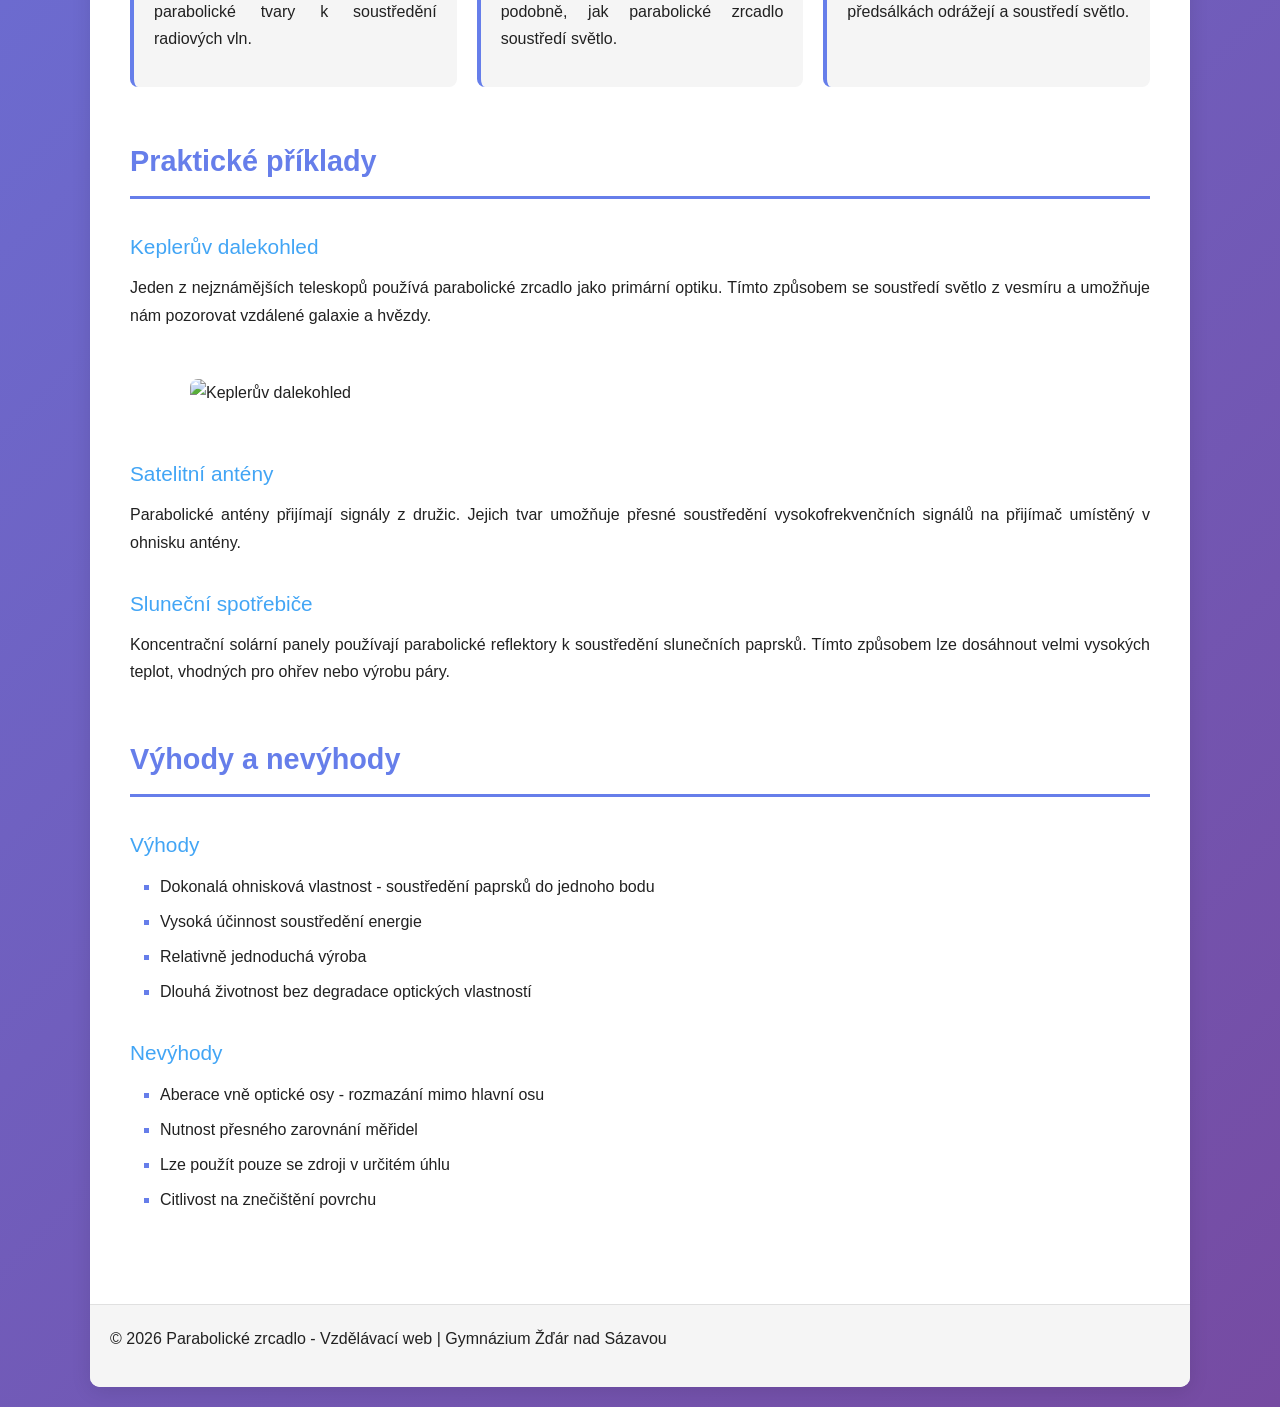
==== commit 5b87765e: "přidána navigace + její styl" ====
--- a/index.html
+++ b/index.html
@@ -7,6 +7,15 @@
         <link rel="stylesheet" href="styles.css">
     </head>
     <body>
+        <nav>
+            <ul>
+                <li>
+                    <a href="index.html">Domů</a>
+                    <a href="zrcadla-ve-tvaru-kuzelosecek.html">Nový článek</a>
+                </li>
+            </ul>
+        </nav>
+
         <div class="container">
             <header>
                 <h1>Parabolické zrcadlo</h1>
--- a/styles.css
+++ b/styles.css
@@ -21,7 +21,7 @@
     color: var(--text);
     background: linear-gradient(135deg, var(--primary) 0%, var(--secondary) 100%);
     min-height: 100vh;
-    padding: 20px;
+    padding-bottom: 20px;
 }
 
 .container {
@@ -32,6 +32,24 @@
     box-shadow: 0 4px 20px rgba(0, 0, 0, 0.1);
     overflow: hidden;
 }
+
+nav {
+    margin: 0;
+    margin-bottom: 30px;
+    padding: 0;
+    background: linear-gradient(135deg, var(--primary) 0%, var(--secondary) 100%);
+}
+nav ul {
+    text-align: center;
+    margin: 0;
+}
+
+nav ul li a {
+    color: white;
+    display: inline-block;
+    padding: 0 15px;
+}
+
 
 header {
     background: linear-gradient(135deg, var(--primary) 0%, var(--secondary) 100%);
@@ -174,7 +192,6 @@
     transition: opacity 0.3s ease;
 }
 a:hover {
-    color: var(--primary);
     text-decoration: underline;
     opacity: 1;
 }
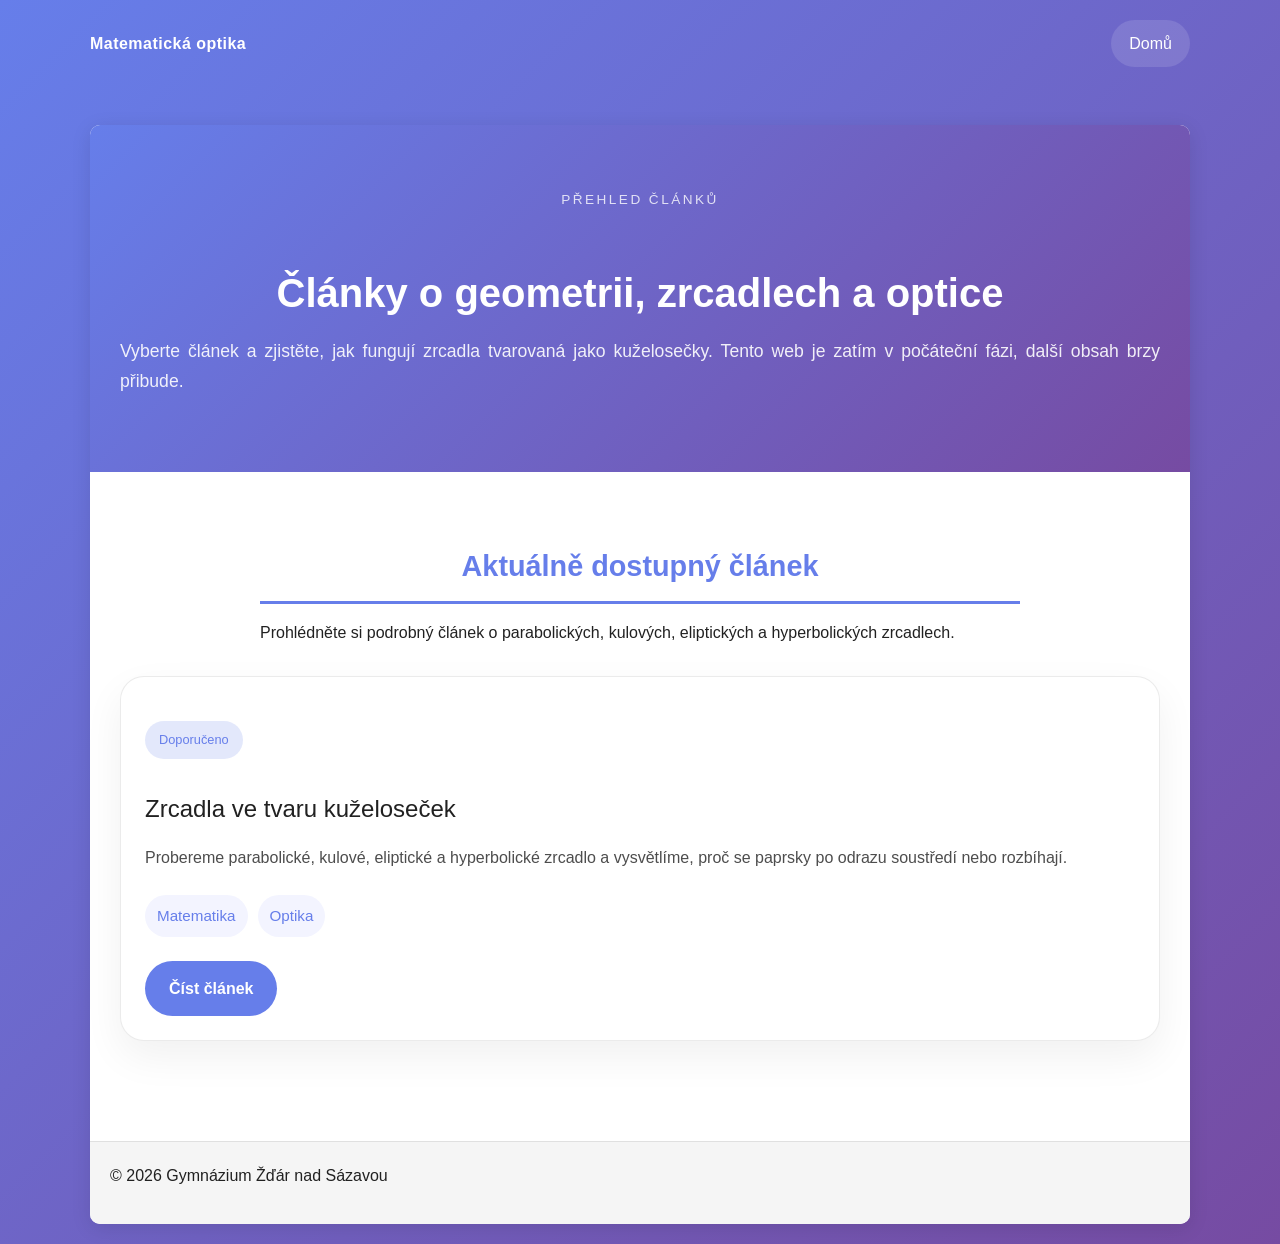
==== commit 4e52b133: "titulní stránka" ====
--- a/index.html
+++ b/index.html
@@ -2,119 +2,52 @@
 <html lang="cs">
     <head>
         <meta charset="UTF-8">
+        <title>Matematická optika</title>
         <meta name="viewport" content="width=device-width, initial-scale=1.0">
-        <title>Parabolické zrcadlo</title>
         <link rel="stylesheet" href="styles.css">
     </head>
     <body>
+
         <nav>
             <ul>
+                <li class="nav-brand">Matematická optika</li>
                 <li>
                     <a href="index.html">Domů</a>
-                    <a href="zrcadla-ve-tvaru-kuzelosecek.html">Nový článek</a>
                 </li>
             </ul>
         </nav>
 
         <div class="container">
-            <header>
-                <h1>Parabolické zrcadlo</h1>
-                <p>Poznejte úžasné vlastnosti parabolického zrcadla!</p>
-                <p>Fyzika a aplikace optického zrcadla s parabolickou plochou.</p>
+            <header class="hero">
+                <span class="eyebrow">Přehled článků</span>
+                <h1>Články o geometrii, zrcadlech a optice</h1>
+                <p>Vyberte článek a zjistěte, jak fungují zrcadla tvarovaná jako kuželosečky. Tento web je zatím v počáteční fázi, další obsah brzy přibude.</p>
             </header>
-            
+
             <main>
-                <section>
-                    <h2>Co je parabolické zrcadlo?</h2>
-                    <p>Parabolické zrcadlo je optické zrcadlo, jehož odrazná plocha má tvar <strong>rotačního paraboloidu</strong>. Je to trojrozměrné těleso vytvořené rotací paraboly kolem její osy symetrie. Toto zrcadlo má unikátní vlastnosti, které jej dělají neocenitelným v mnoha aplikacích.</p>
-                    <div class="highlight">
-                        <strong>Zajímavost:</strong> Parabola je geometrické místo všech bodů, které jsou stejně vzdáleny od pevného bodu (ohniska) a od pevné přímky (řídící přímky).
+                <section class="article-overview">
+                    <div class="section-heading">
+                        <h2>Aktuálně dostupný článek</h2>
+                        <p>Prohlédněte si podrobný článek o parabolických, kulových, eliptických a hyperbolických zrcadlech.</p>
+                    </div>
+
+                    <div class="articles-grid">
+                        <article class="article-card">
+                            <div class="card-badge">Doporučeno</div>
+                            <h3><a href="zrcadla-ve-tvaru-kuzelosecek.html">Zrcadla ve tvaru kuželoseček</a></h3>
+                            <p>Probereme parabolické, kulové, eliptické a hyperbolické zrcadlo a vysvětlíme, proč se paprsky po odrazu soustředí nebo rozbíhají.</p>
+                            <div class="card-meta">
+                                <span>Matematika</span>
+                                <span>Optika</span>
+                            </div>
+                            <a class="btn" href="zrcadla-ve-tvaru-kuzelosecek.html">Číst článek</a>
+                        </article>
                     </div>
                 </section>
-                
-                <section>
-                    <h2>Vlastnosti parabolického zrcadla</h2>
-                    <h3>Optické vlastnosti</h3>
-                    <ul>
-                        <li><strong>Ohnisko (fokus):</strong> Parabolické zrcadlo má jeden ohniskový bod, kde se soustředí všechny paprsky rovnoběžné s osou zrcadla.</li>
-                        <li><strong>Rovnoběžné paprsky:</strong> Všechny paprsky dopadající rovnoběžně s osou se odrážejí přesně do ohniska.</li>
-                        <li><strong>Opačný efekt:</strong> Světlo emitované z ohniska se odráží v rovnoběžných paprscích.</li>
-                        <li><strong>Zvětšování:</strong> Parabolické zrcadla mohou zvětšovat obraz i soustředit energii na jednom místě.</li>
-                    </ul>
-                    
-                    <h3>Matematické vyjádření</h3>
-                    <p>Rovnice paraboly v kartézských souřadnicích:</p>
-                    <div class="formula">
-                        y² = 4px
-                    </div>
-                    <p>Kde <em>p</em> je vzdálenost od vrcholu k ohnisku.</p>
-                </section>
-                
-                <section>
-                    <h2>Aplikace parabolických zrcadel</h2>
-                    <div class="info-box">
-                        <div class="card">
-                            <h4>🔭 Astronomie</h4>
-                            <p>Používá se v teleskopech k soustředění světla ze vzdálených hvězd pro detekci velmi slabých objektů.</p>
-                        </div>
-                        <div class="card">
-                            <h4>🌀 Reflektory</h4>
-                            <p>Automobilové reflektory a svítilny používají parabolické povrchy k rozptylu světla.</p>
-                        </div>
-                        <div class="card">
-                            <h4>☀️ Solarní panely</h4>
-                            <p>Při soustředění sluneční energie se používají parabolické reflektory k ohřevu vody či generování elektřiny.</p>
-                        </div>
-                        <div class="card">
-                            <h4>📡 Parabolické antény</h4>
-                            <p>Satelitní a radarové antény využívají parabolické tvary k soustředění radiových vln.</p>
-                        </div>
-                        <div class="card">
-                            <h4>🎤 Akustika</h4>
-                            <p>Parabolické mikrofony soustředí zvuk podobně, jak parabolické zrcadlo soustředí světlo.</p>
-                        </div>
-                        <div class="card">
-                            <h4>💡 Reflektory</h4>
-                            <p>Reflektory v projekčních panelech a předsálkách odrážejí a soustředí světlo.</p>
-                        </div>
-                    </div>
-                </section>
-                
-                <section>
-                    <h2>Praktické příklady</h2>
-                    <h3>Keplerův dalekohled</h3>
-                    <p>Jeden z nejznámějších teleskopů používá parabolické zrcadlo jako primární optiku. Tímto způsobem se soustředí světlo z vesmíru a umožňuje nám pozorovat vzdálené galaxie a hvězdy.</p>
-                    <img src="https://upload.wikimedia.org/wikipedia/commons/f/f7/Kepler_Space_Telescope.jpg" alt="Keplerův dalekohled" class="section-image">
-                    
-                    <h3>Satelitní antény</h3>
-                    <p>Parabolické antény přijímají signály z družic. Jejich tvar umožňuje přesné soustředění vysokofrekvenčních signálů na přijímač umístěný v ohnisku antény.</p>
-                    
-                    <h3>Sluneční spotřebiče</h3>
-                    <p>Koncentrační solární panely používají parabolické reflektory k soustředění slunečních paprsků. Tímto způsobem lze dosáhnout velmi vysokých teplot, vhodných pro ohřev nebo výrobu páry.</p>
-                </section>
-                
-                <section>
-                    <h2>Výhody a nevýhody</h2>
-                    <h3>Výhody</h3>
-                    <ul>
-                        <li>Dokonalá ohnisková vlastnost - soustředění paprsků do jednoho bodu</li>
-                        <li>Vysoká účinnost soustředění energie</li>
-                        <li>Relativně jednoduchá výroba</li>
-                        <li>Dlouhá životnost bez degradace optických vlastností</li>
-                    </ul>
-                    
-                    <h3>Nevýhody</h3>
-                    <ul>
-                        <li>Aberace vně optické osy - rozmazání mimo hlavní osu</li>
-                        <li>Nutnost přesného zarovnání měřidel</li>
-                        <li>Lze použít pouze se zdroji v určitém úhlu</li>
-                        <li>Citlivost na znečištění povrchu</li>
-                    </ul>
-                </section>
             </main>
-            
+
             <footer>
-                <p>&copy; 2026 Parabolické zrcadlo - Vzdělávací web | Gymnázium Žďár nad Sázavou</p>
+                <p>&copy; 2026 Gymnázium Žďár nad Sázavou</p>
             </footer>
         </div>
     </body>
--- a/styles.css
+++ b/styles.css
@@ -36,26 +36,157 @@
 nav {
     margin: 0;
     margin-bottom: 30px;
-    padding: 0;
-    background: linear-gradient(135deg, var(--primary) 0%, var(--secondary) 100%);
+    padding: 0 20px;
+    background: transparent;
 }
 nav ul {
-    text-align: center;
-    margin: 0;
-}
-
-nav ul li a {
+    display: flex;
+    justify-content: space-between;
+    align-items: center;
+    gap: 16px;
+    max-width: 1100px;
+    margin: 0 auto;
+    list-style: none;
+    padding: 20px 0;
+}
+
+nav ul li {
+    list-style: none;
+}
+
+nav ul li a,
+nav ul li.nav-brand {
     color: white;
     display: inline-block;
-    padding: 0 15px;
-}
-
+    font-size: 1rem;
+}
+
+nav ul li.nav-brand {
+    font-weight: 700;
+    letter-spacing: 0.03em;
+}
+
+nav ul li a {
+    padding: 10px 18px;
+    background: rgba(255, 255, 255, 0.12);
+    border-radius: 999px;
+    transition: background 0.25s ease, transform 0.25s ease;
+}
+
+nav ul li a:hover {
+    background: rgba(255, 255, 255, 0.2);
+    transform: translateY(-1px);
+}
 
 header {
+    color: white;
+    padding: 60px 30px;
+    text-align: center;
     background: linear-gradient(135deg, var(--primary) 0%, var(--secondary) 100%);
+}
+
+.hero {
+    padding: 60px 30px;
+}
+
+.eyebrow {
+    display: inline-block;
+    color: rgba(255, 255, 255, 0.8);
+    text-transform: uppercase;
+    letter-spacing: 0.18em;
+    font-size: 0.85rem;
+    margin-bottom: 18px;
+}
+
+.section-heading {
+    max-width: 760px;
+    margin: 0 auto 30px;
+    text-align: center;
+}
+
+.articles-grid {
+    display: grid;
+    gap: 24px;
+    margin-top: 24px;
+}
+
+.article-card {
+    background: white;
+    border-radius: 24px;
+    border: 1px solid rgba(0, 0, 0, 0.08);
+    box-shadow: 0 16px 40px rgba(0, 0, 0, 0.06);
+    overflow: hidden;
+    transition: transform 0.25s ease, box-shadow 0.25s ease;
+    padding: 24px;
+}
+
+.article-card:hover {
+    transform: translateY(-3px);
+    box-shadow: 0 22px 50px rgba(0, 0, 0, 0.1);
+}
+
+.article-card h3 {
+    margin-bottom: 14px;
+    font-size: 1.5rem;
+}
+
+.article-card h3 a {
+    color: var(--text);
+}
+
+.article-card p {
+    color: #4d4d4d;
+    margin-bottom: 24px;
+}
+
+.card-badge {
+    display: inline-flex;
+    align-items: center;
+    justify-content: center;
+    padding: 8px 14px;
+    font-size: 0.8rem;
+    border-radius: 999px;
+    background: rgba(102, 126, 234, 0.18);
+    color: var(--primary);
+    margin: 20px 0 0;
+    width: fit-content;
+}
+
+.card-meta {
+    display: flex;
+    flex-wrap: wrap;
+    gap: 10px;
+    font-size: 0.95rem;
+    color: #616161;
+    margin-bottom: 24px;
+}
+
+.card-meta span {
+    padding: 8px 12px;
+    border-radius: 999px;
+    background: #f3f4ff;
+    color: var(--primary);
+}
+
+.btn {
+    display: inline-flex;
+    align-items: center;
+    justify-content: center;
+    padding: 14px 24px;
+    border-radius: 999px;
+    background: var(--primary);
     color: white;
-    padding: 40px 20px;
-    text-align: center;
+    font-weight: 600;
+    transition: transform 0.2s ease, opacity 0.2s ease;
+}
+
+.btn:hover {
+    transform: translateY(-1px);
+    opacity: 0.95;
+}
+
+main {
+    padding: 40px 30px 50px;
 }
 
 header h1 {
@@ -68,10 +199,6 @@
 header p {
     font-size: 1.1em;
     opacity: 0.9;
-}
-
-main {
-    padding: 40px;
 }
 
 section {
@@ -183,7 +310,8 @@
 
 .vzorec {
     text-align: center;
-    overflow-x: scroll;
+    overflow-y: hidden;
+    overflow-x: auto;
 }
 
 a {
